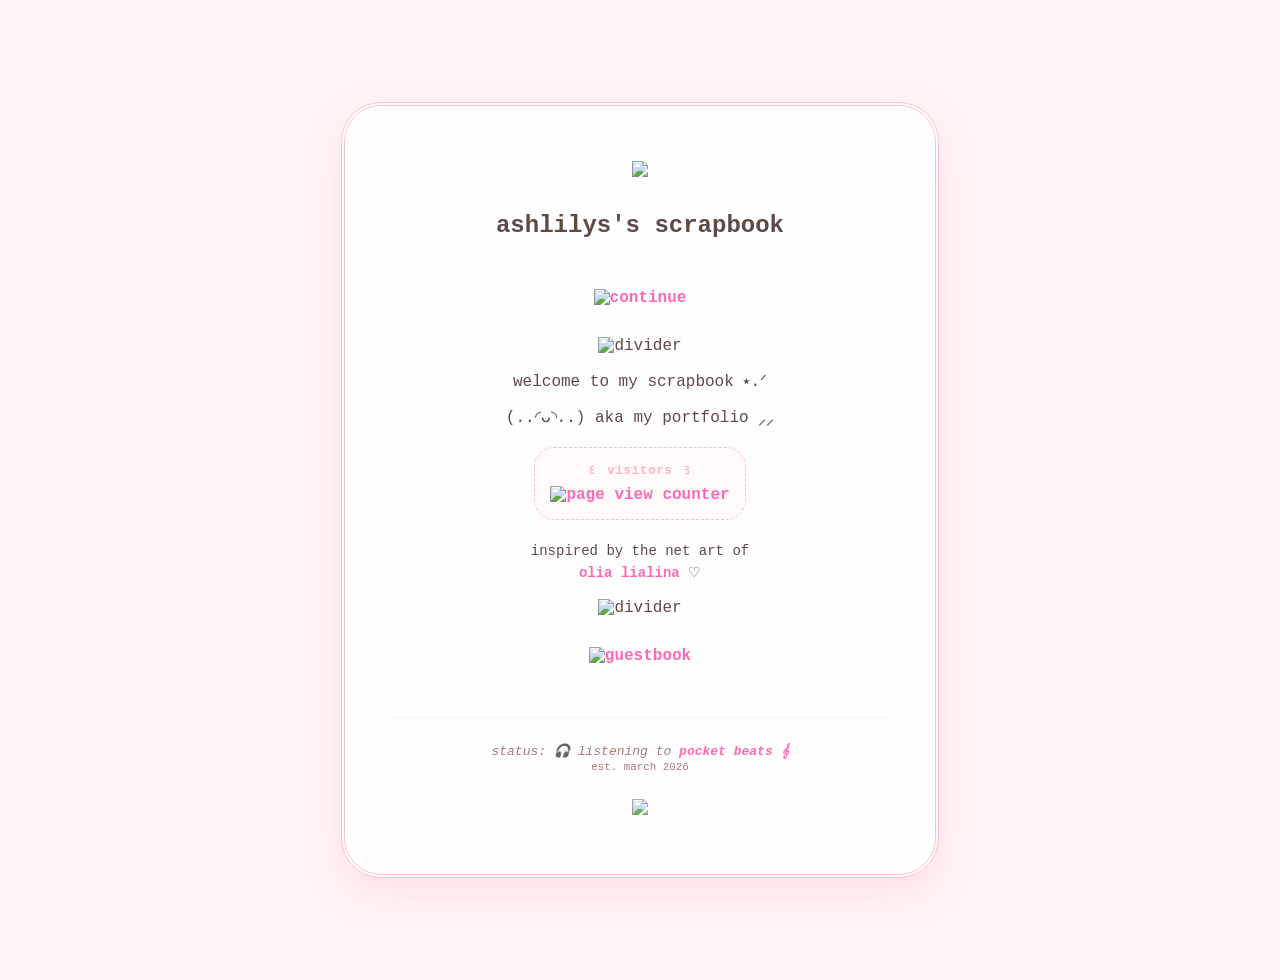
==== index.html @ d51a1a9b "Update index.html" ====
<!DOCTYPE html>
<html>
<head>
    <title>scrapbook - ashlilys</title>
    <link rel="icon" type="image/x-icon" href="a_favicon.png">
    <style>
        /* 1. Strawberry Milk Scrollbar */
        ::-webkit-scrollbar { width: 8px; }
        ::-webkit-scrollbar-track { background: #fff5f6; }
        ::-webkit-scrollbar-thumb { background: #ffc0cb; border-radius: 10px; }
        ::-webkit-scrollbar-thumb:hover { background: #ffb2bf; }

        /* 2. Base Styles */
        body { 
            background-color: #fff5f6;
            color: #5c4a44; 
            font-family: 'Courier New', monospace; 
            display: flex;
            justify-content: center;
            align-items: center;
            min-height: 100vh;
            margin: 0;
            padding: 40px 0;
            animation: fadeIn 1.2s ease-in;
        }

        @keyframes fadeIn { from { opacity: 0; } to { opacity: 1; } }

        /* 3. Stationery Box */
        .content-container {
            background-color: rgba(255, 255, 255, 0.95); 
            padding: 45px;
            border-radius: 40px; 
            width: 85%;
            max-width: 500px;
            text-align: center;
            border: 4px double #ffc0cb; 
            box-shadow: 0px 15px 35px rgba(255, 192, 203, 0.4);
        }

        h1 { 
            letter-spacing: 4px; 
            margin-bottom: 20px; 
            font-size: 1.8rem; 
            color: #ff69b4;
            border-bottom: 1px dashed #ffc0cb; 
            padding-bottom: 10px; 
            display: inline-block; 
        }

        /* 4. Interactive Effects */
        .hover-effect {
            transition: all 0.4s cubic-bezier(0.175, 0.885, 0.32, 1.275);
            margin: 10px;
        }

        .hover-effect:hover {
            transform: scale(1.15) rotate(-3deg); 
            filter: drop-shadow(0px 0px 15px #ffc0cb);
        }

        /* 5. Pink Counter Aura & Label */
        .counter-wrapper {
            background: #fffafa;
            padding: 15px;
            border-radius: 20px;
            border: 1px dashed #ffc0cb;
            margin: 20px auto;
            display: flex;
            flex-direction: column; /* Stack label on top of numbers */
            justify-content: center;
            align-items: center;
            width: fit-content;
            transition: all 0.4s ease-in-out;
        }

        .counter-label {
            font-size: 12px;
            color: #ffb2bf;
            margin-bottom: 8px;
            letter-spacing: 1px;
            font-weight: bold;
        }

        .counter-wrapper:hover {
            transform: scale(1.05);
            box-shadow: 0 0 20px #ffc0cb, 0 0 40px #ffe4e8;
            background: white;
            cursor: help;
        }

        .button-link {
            display: inline-block;
            margin: 12px 6px;
            transition: all 0.3s ease;
        }

        .button-link:hover {
            transform: translateY(-5px);
        }

        a { text-decoration: none; color: #ff69b4; font-weight: bold; }
        a:hover { color: #5c4a44; text-decoration: underline; }

        footer {
            margin-top: 40px;
            padding-top: 25px;
            font-size: 13px;
            color: #a67b7b;
            border-top: 1px solid #fff0f5;
        }
    </style>
</head>
<body>

    <div class="content-container">
        <img src="https://github.com/user-attachments/assets/9a9081e5-61e3-471f-ac28-4ecafcb86f80" 
             width="130" class="hover-effect">

        <h2>ashlilys's scrapbook</h2>

        <br>
        <a href="mainpage.html" class="button-link">
            <img src="https://img.shields.io/badge/continue%20to%20scrapbook%20%E2%86%92-ffc0cb?style=for-the-badge&logoColor=black" alt="continue">
        </a>

        <br><br>
        <img src="http://dl4.glitter-graphics.net/pub/988/988834hh9o6vxkbm.gif" alt="divider">
        
        <p>welcome to my scrapbook ⭑.ᐟ</p>
        <p>(..◜ᴗ◝..) aka my portfolio ⸝⸝</p>

        <div class="counter-wrapper">
            <span class="counter-label">꒰ visitors ꒱</span>
            <a href="https://www.freecounterstat.com" title="page view counter">
                <img src="https://counter1.optistats.ovh/private/freecounterstat.php?c=xzdtte2wb1f9pletu432lxz3j9ad1ku9" border="0" title="page view counter" alt="page view counter">
            </a>
        </div>

        <p style="font-size: 14px; line-height: 1.6;">
            inspired by the net art of <br>
            <a href="https://art.teleportacia.org/" target="_blank">olia lialina</a> ⁠♡
        </p>

        <img src="http://dl4.glitter-graphics.net/pub/988/988834hh9o6vxkbm.gif" alt="divider">
        
        <br><br>

        <a href="https://github.com/ashlilys/scrapbook/issues/new" class="button-link">
            <img src="https://img.shields.io/badge/sign%20the%20guestbook-ffc0cb?style=for-the-badge&logo=github&logoColor=black" alt="guestbook">
        </a>

        <footer>
            <i>status: 🎧 listening to <a href="https://ashlilys.github.io/pocket-beats/">pocket beats 𝄞</a></i><br>
            <small>est. march 2026</small>
            <br><br>
            <img src="https://github.com/user-attachments/assets/8d971e1f-d3fa-49ed-8789-08cad6db3bc8" 
                 width="110" class="hover-effect" style="opacity: 0.9;">
        </footer>
    </div>

</body>
</html>
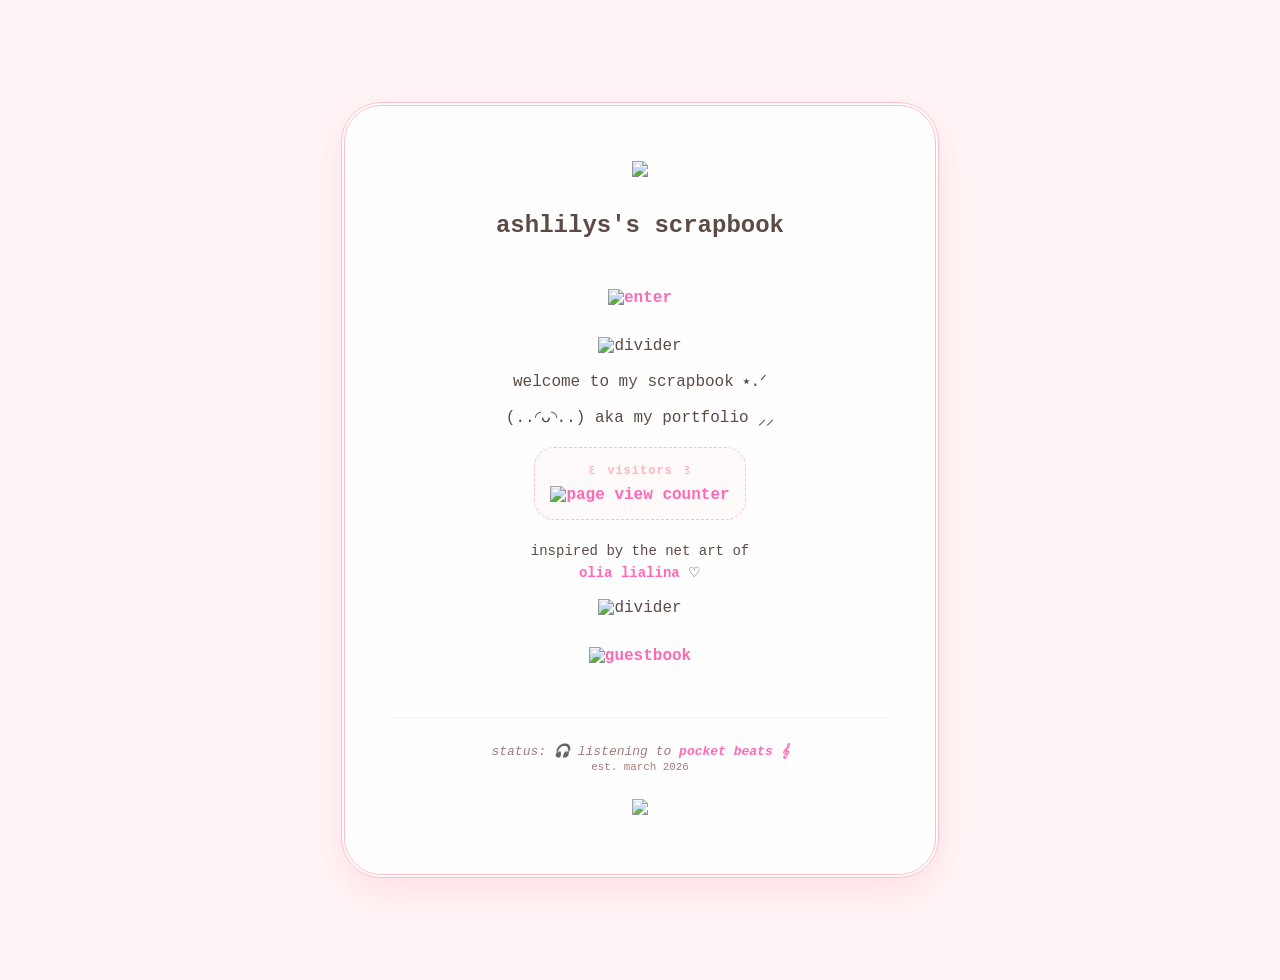
==== commit 3b699b88: "Update index.html" ====
--- a/index.html
+++ b/index.html
@@ -121,7 +121,7 @@
 
         <br>
         <a href="mainpage.html" class="button-link">
-            <img src="https://img.shields.io/badge/continue%20to%20scrapbook%20%E2%86%92-ffc0cb?style=for-the-badge&logoColor=black" alt="continue">
+            <img src="https://img.shields.io/badge/ENTER%20SCRAPBOOK%20%E2%86%92-ffc0cb?style=for-the-badge&logoColor=black" alt="enter">
         </a>
 
         <br><br>
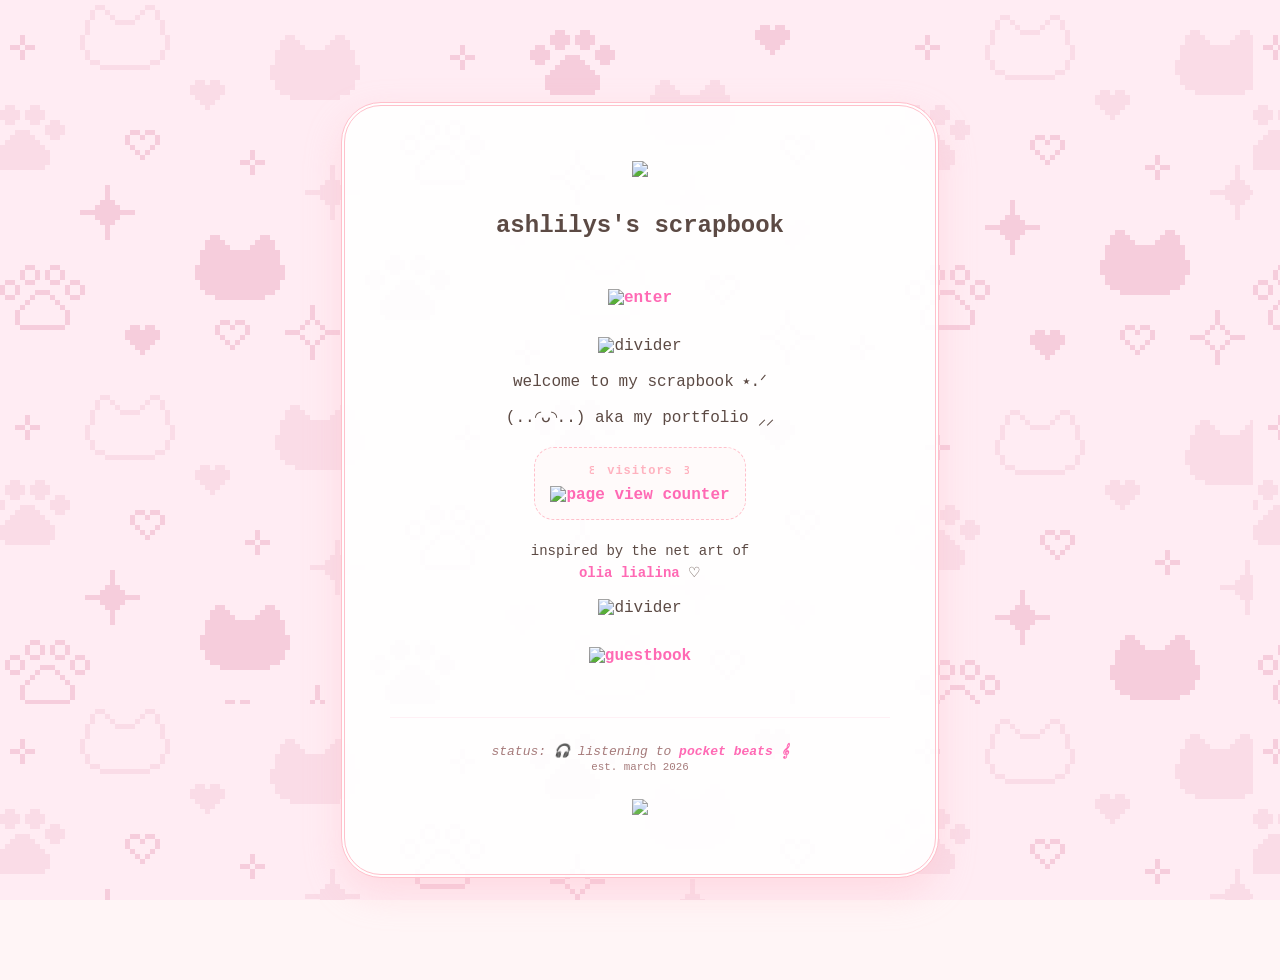
==== commit 7bfa41f3: "Update index.html" ====
--- a/index.html
+++ b/index.html
@@ -12,7 +12,10 @@
 
         /* 2. Base Styles */
         body { 
-            background-color: #fff5f6;
+            background-color: #fff5f6; /* Keeps a fallback color */
+            background-image: url("pinkpaws.gif");
+            background-repeat: repeat; /* This tiles the paws across the screen */
+            background-attachment: fixed; /* Keeps the paws still while you scroll */
             color: #5c4a44; 
             font-family: 'Courier New', monospace; 
             display: flex;
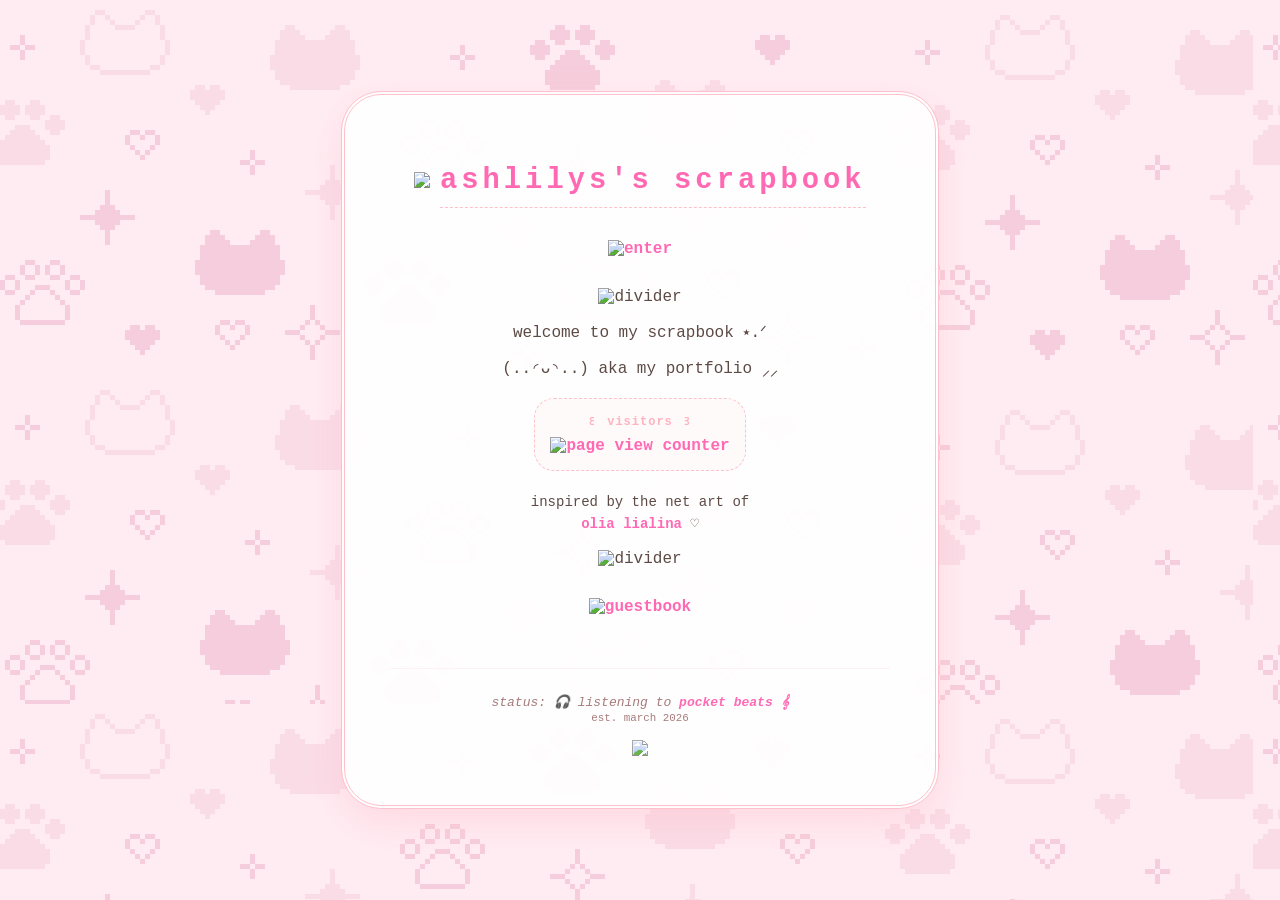
==== commit 59bb0869: "Update index.html" ====
--- a/index.html
+++ b/index.html
@@ -3,114 +3,16 @@
 <head>
     <title>scrapbook - ashlilys</title>
     <link rel="icon" type="image/x-icon" href="a_favicon.png">
+    <link rel="stylesheet" href="style.css">
+
     <style>
-        /* 1. Strawberry Milk Scrollbar */
-        ::-webkit-scrollbar { width: 8px; }
-        ::-webkit-scrollbar-track { background: #fff5f6; }
-        ::-webkit-scrollbar-thumb { background: #ffc0cb; border-radius: 10px; }
-        ::-webkit-scrollbar-thumb:hover { background: #ffb2bf; }
-
-        /* 2. Base Styles */
-        body { 
-            background-color: #fff5f6; /* Keeps a fallback color */
-            background-image: url("pinkpaws.gif");
-            background-repeat: repeat; /* This tiles the paws across the screen */
-            background-attachment: fixed; /* Keeps the paws still while you scroll */
-            color: #5c4a44; 
-            font-family: 'Courier New', monospace; 
+        body {
             display: flex;
             justify-content: center;
             align-items: center;
-            min-height: 100vh;
-            margin: 0;
-            padding: 40px 0;
-            animation: fadeIn 1.2s ease-in;
-        }
-
-        @keyframes fadeIn { from { opacity: 0; } to { opacity: 1; } }
-
-        /* 3. Stationery Box */
-        .content-container {
-            background-color: rgba(255, 255, 255, 0.95); 
-            padding: 45px;
-            border-radius: 40px; 
-            width: 85%;
-            max-width: 500px;
-            text-align: center;
-            border: 4px double #ffc0cb; 
-            box-shadow: 0px 15px 35px rgba(255, 192, 203, 0.4);
-        }
-
-        h1 { 
-            letter-spacing: 4px; 
-            margin-bottom: 20px; 
-            font-size: 1.8rem; 
-            color: #ff69b4;
-            border-bottom: 1px dashed #ffc0cb; 
-            padding-bottom: 10px; 
-            display: inline-block; 
-        }
-
-        /* 4. Interactive Effects */
-        .hover-effect {
-            transition: all 0.4s cubic-bezier(0.175, 0.885, 0.32, 1.275);
-            margin: 10px;
-        }
-
-        .hover-effect:hover {
-            transform: scale(1.15) rotate(-3deg); 
-            filter: drop-shadow(0px 0px 15px #ffc0cb);
-        }
-
-        /* 5. Pink Counter Aura & Label */
-        .counter-wrapper {
-            background: #fffafa;
-            padding: 15px;
-            border-radius: 20px;
-            border: 1px dashed #ffc0cb;
-            margin: 20px auto;
-            display: flex;
-            flex-direction: column; /* Stack label on top of numbers */
-            justify-content: center;
-            align-items: center;
-            width: fit-content;
-            transition: all 0.4s ease-in-out;
-        }
-
-        .counter-label {
-            font-size: 12px;
-            color: #ffb2bf;
-            margin-bottom: 8px;
-            letter-spacing: 1px;
-            font-weight: bold;
-        }
-
-        .counter-wrapper:hover {
-            transform: scale(1.05);
-            box-shadow: 0 0 20px #ffc0cb, 0 0 40px #ffe4e8;
-            background: white;
-            cursor: help;
-        }
-
-        .button-link {
-            display: inline-block;
-            margin: 12px 6px;
-            transition: all 0.3s ease;
-        }
-
-        .button-link:hover {
-            transform: translateY(-5px);
-        }
-
-        a { text-decoration: none; color: #ff69b4; font-weight: bold; }
-        a:hover { color: #5c4a44; text-decoration: underline; }
-
-        footer {
-            margin-top: 40px;
-            padding-top: 25px;
-            font-size: 13px;
-            color: #a67b7b;
-            border-top: 1px solid #fff0f5;
+            height: 100vh; /* Lock the landing page view to one screen */
+            width: 100vw;  /* Ignore the 5000px width just for this page */
+            overflow: hidden; /* Stop people from scrolling away on the landing page */
         }
     </style>
 </head>
--- a/style.css
+++ b/style.css
@@ -0,0 +1,112 @@
+/* 1. Strawberry Milk Scrollbar */
+::-webkit-scrollbar { width: 8px; }
+::-webkit-scrollbar-track { background: #fff5f6; }
+::-webkit-scrollbar-thumb { background: #ffc0cb; border-radius: 10px; }
+::-webkit-scrollbar-thumb:hover { background: #ffb2bf; }
+
+/* 2. Olia Lialina Style: The Giant Canvas */
+body { 
+    background-color: #fff5f6; 
+    background-image: url("pinkpaws.gif");
+    background-repeat: repeat; 
+    background-attachment: scroll; /* Changed from fixed to scroll for infinite feel */
+    width: 5000px; /* Massive width like Olia's */
+    height: 5000px; /* Massive height like Olia's */
+    margin: 0;
+    color: #5c4a44; 
+    font-family: 'Courier New', monospace; 
+    image-rendering: pixelated; /* Keeps paws looking sharp */
+    animation: fadeIn 1.2s ease-in;
+}
+
+/* 3. Stationery Box (The Welcome Card) */
+.content-container {
+    background-color: rgba(255, 255, 255, 0.95); 
+    padding: 45px;
+    border-radius: 40px; 
+    width: 85%;
+    max-width: 500px;
+    text-align: center;
+    border: 4px double #ffc0cb; 
+    box-shadow: 0px 15px 35px rgba(255, 192, 203, 0.4);
+    /* Standard positioning for index.html, 
+       but you'll use position: absolute to center it on mainpage.html */
+}
+
+h1, h2 { 
+    letter-spacing: 4px; 
+    margin-bottom: 20px; 
+    font-size: 1.8rem; 
+    color: #ff69b4;
+    border-bottom: 1px dashed #ffc0cb; 
+    padding-bottom: 10px; 
+    display: inline-block; 
+}
+
+/* 4. Interactive Sticker Effects */
+.sticker, .hover-effect {
+    transition: all 0.4s cubic-bezier(0.175, 0.885, 0.32, 1.275);
+}
+
+.sticker:hover, .hover-effect:hover {
+    transform: scale(1.15) rotate(-3deg); 
+    filter: drop-shadow(0px 0px 15px #ffc0cb);
+    z-index: 1000;
+}
+
+/* 5. Pink Counter Aura */
+.counter-wrapper {
+    background: #fffafa;
+    padding: 15px;
+    border-radius: 20px;
+    border: 1px dashed #ffc0cb;
+    margin: 20px auto;
+    display: flex;
+    flex-direction: column; 
+    justify-content: center;
+    align-items: center;
+    width: fit-content;
+    transition: all 0.4s ease-in-out;
+}
+
+.counter-label {
+    font-size: 12px;
+    color: #ffb2bf;
+    margin-bottom: 8px;
+    letter-spacing: 1px;
+    font-weight: bold;
+}
+
+.counter-wrapper:hover {
+    transform: scale(1.05);
+    box-shadow: 0 0 20px #ffc0cb, 0 0 40px #ffe4e8;
+    background: white;
+}
+
+/* 6. Buttons & Links */
+.button-link {
+    display: inline-block;
+    margin: 12px 6px;
+    transition: all 0.3s ease;
+}
+
+.button-link:hover {
+    transform: translateY(-5px);
+}
+
+a { text-decoration: none; color: #ff69b4; font-weight: bold; }
+a:hover { color: #5c4a44; text-decoration: underline; }
+
+footer {
+    margin-top: 40px;
+    padding-top: 25px;
+    font-size: 13px;
+    color: #a67b7b;
+    border-top: 1px solid #fff0f5;
+}
+
+/* 7. Animations */
+@keyframes fadeIn { 
+    from { opacity: 0; } 
+    to { opacity: 1; } 
+}
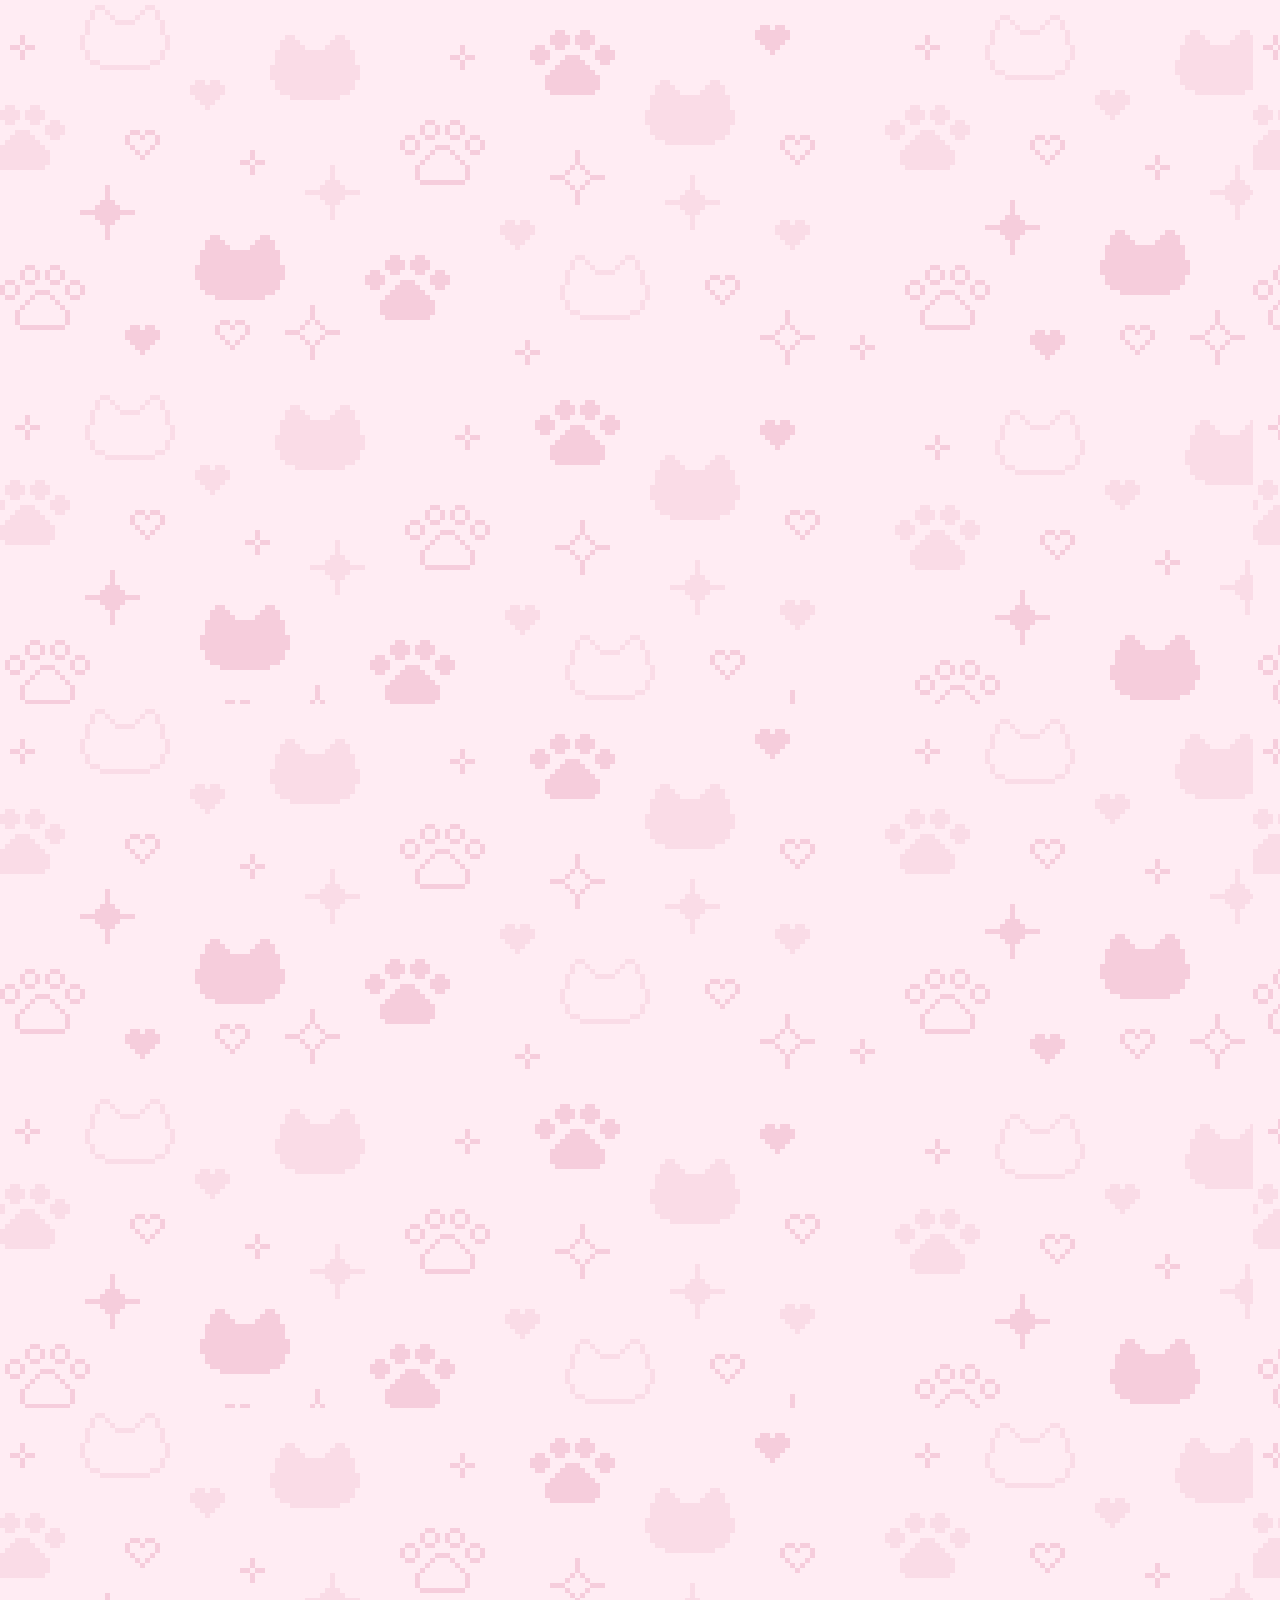
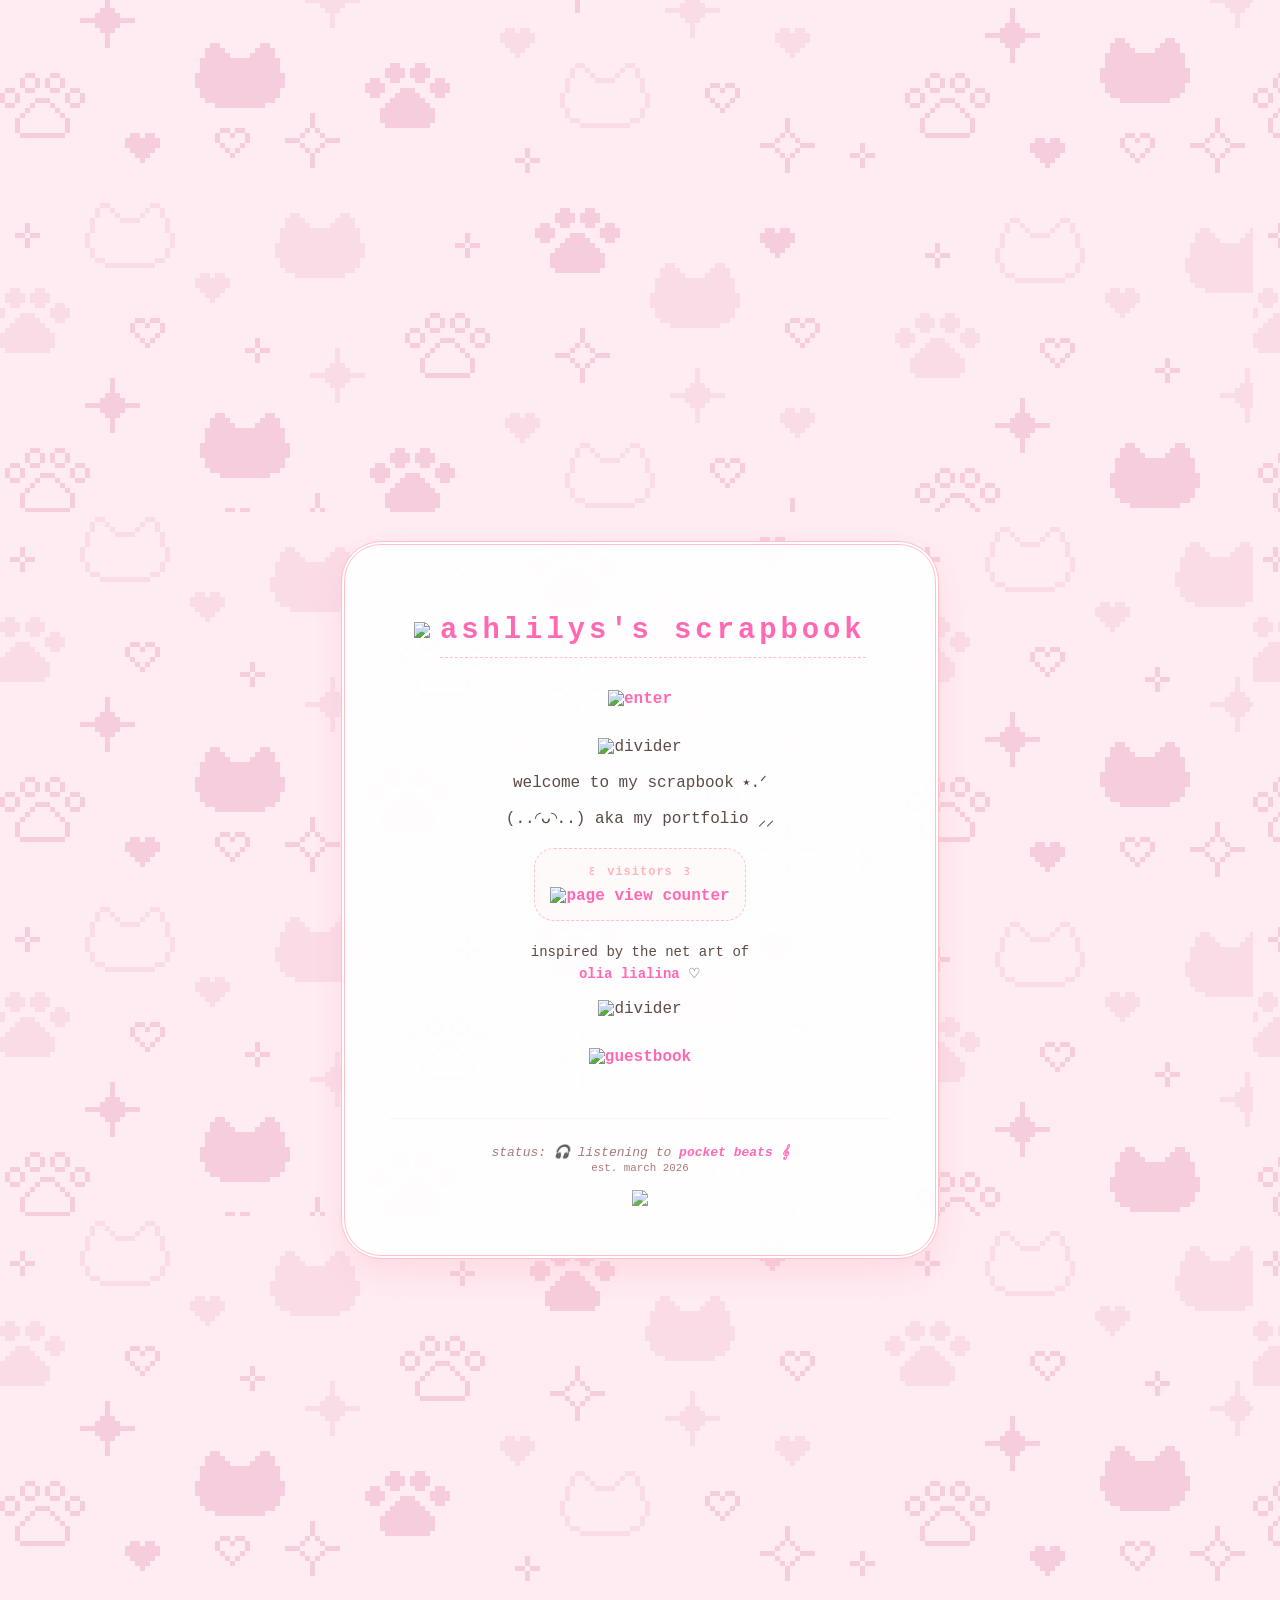
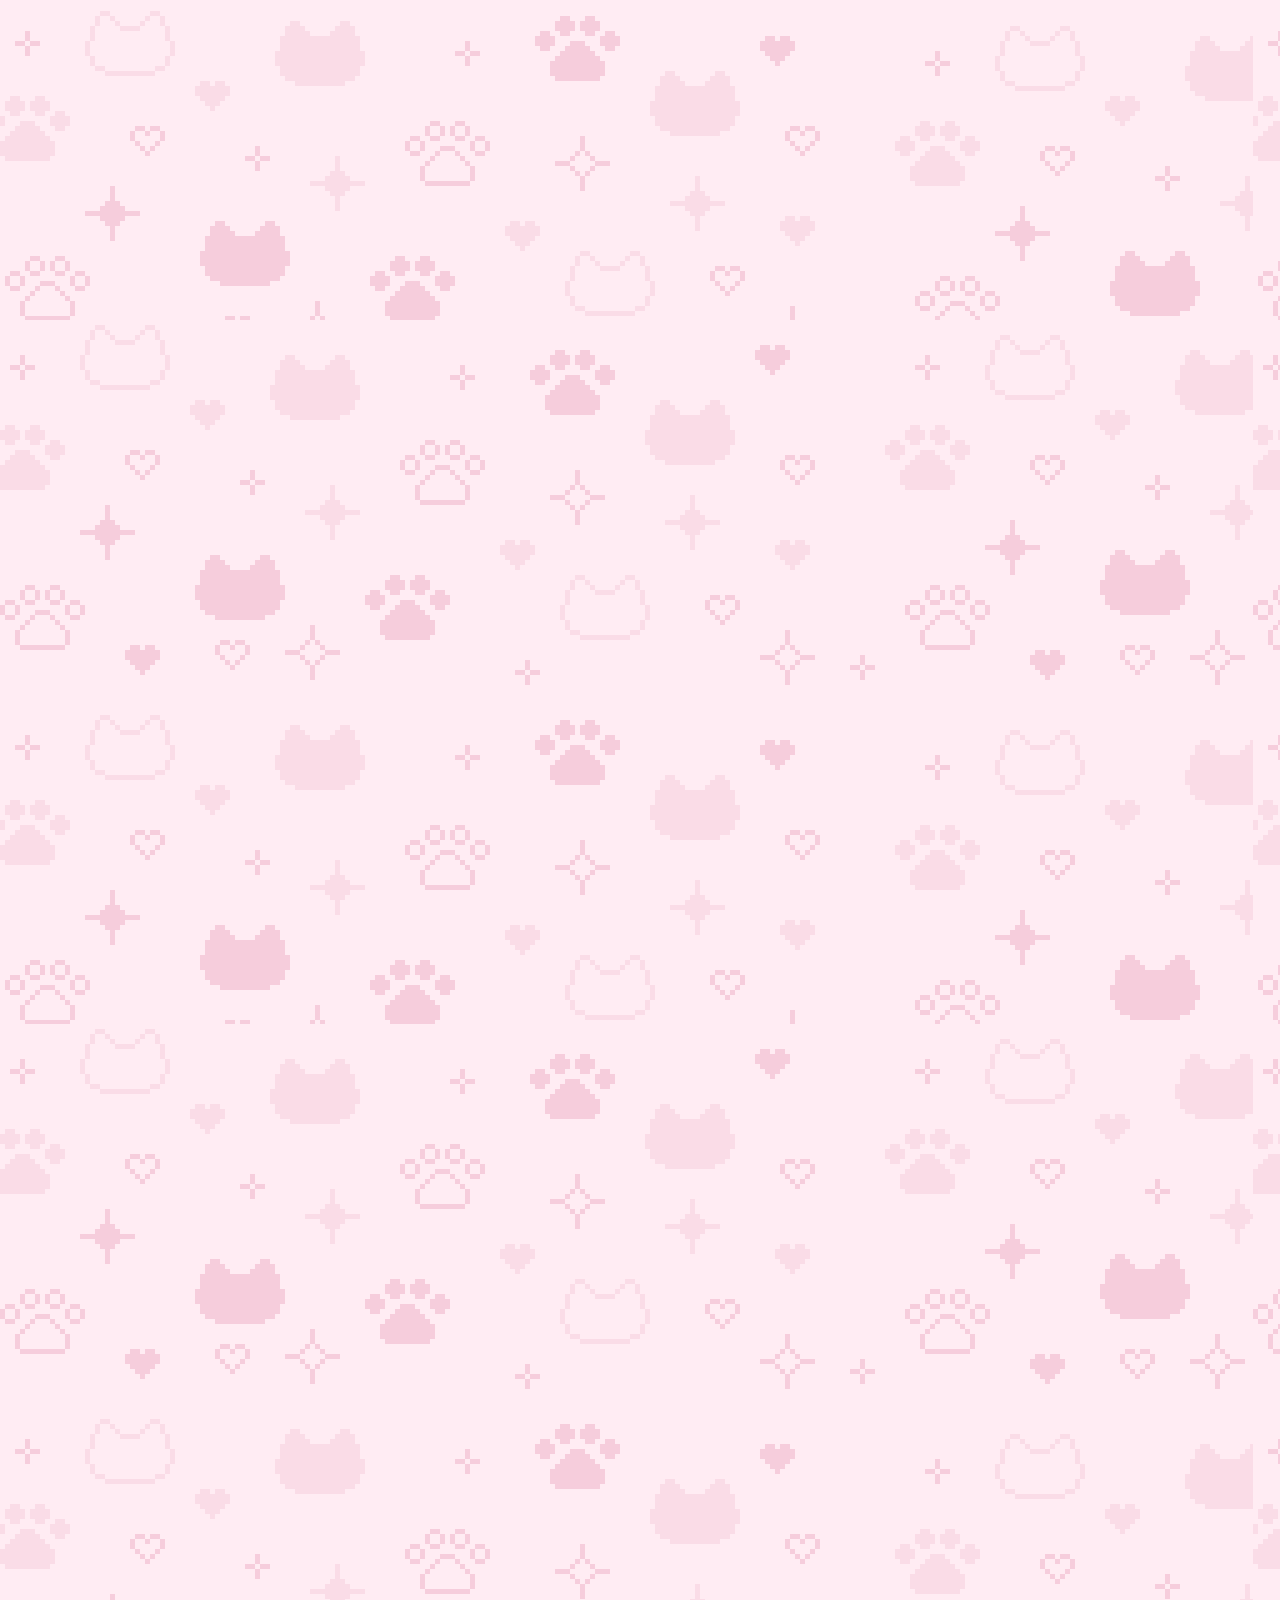
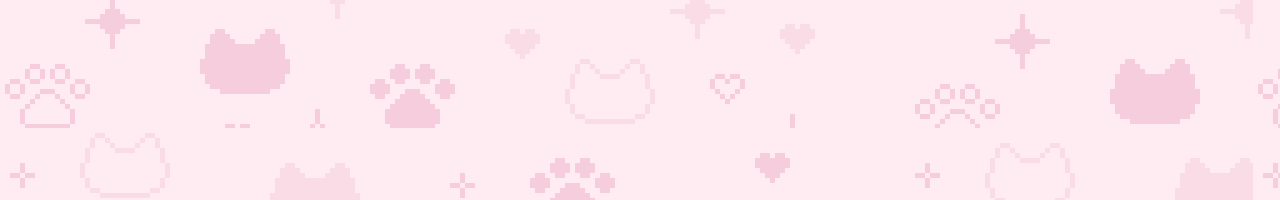
==== commit 6afecdb4: "Update index.html" ====
--- a/index.html
+++ b/index.html
@@ -10,9 +10,20 @@
             display: flex;
             justify-content: center;
             align-items: center;
-            height: 100vh; /* Lock the landing page view to one screen */
-            width: 100vw;  /* Ignore the 5000px width just for this page */
-            overflow: hidden; /* Stop people from scrolling away on the landing page */
+            /* Changed from 'height' to 'min-height' so it can grow if the box is long */
+            min-height: 100vh; 
+            /* 'auto' allows you to scroll if the box is taller than the screen */
+            overflow-y: auto; 
+            /* 'hidden' prevents sideways scrolling into the infinite void */
+            overflow-x: hidden; 
+            margin: 0;
+            /* This ensures the 5000px width from style.css doesn't break the centering */
+            width: 100%; 
+        }
+
+        .content-container {
+            /* Makes sure the box doesn't hit the very top/bottom of the screen */
+            margin: 40px 0; 
         }
     </style>
 </head>
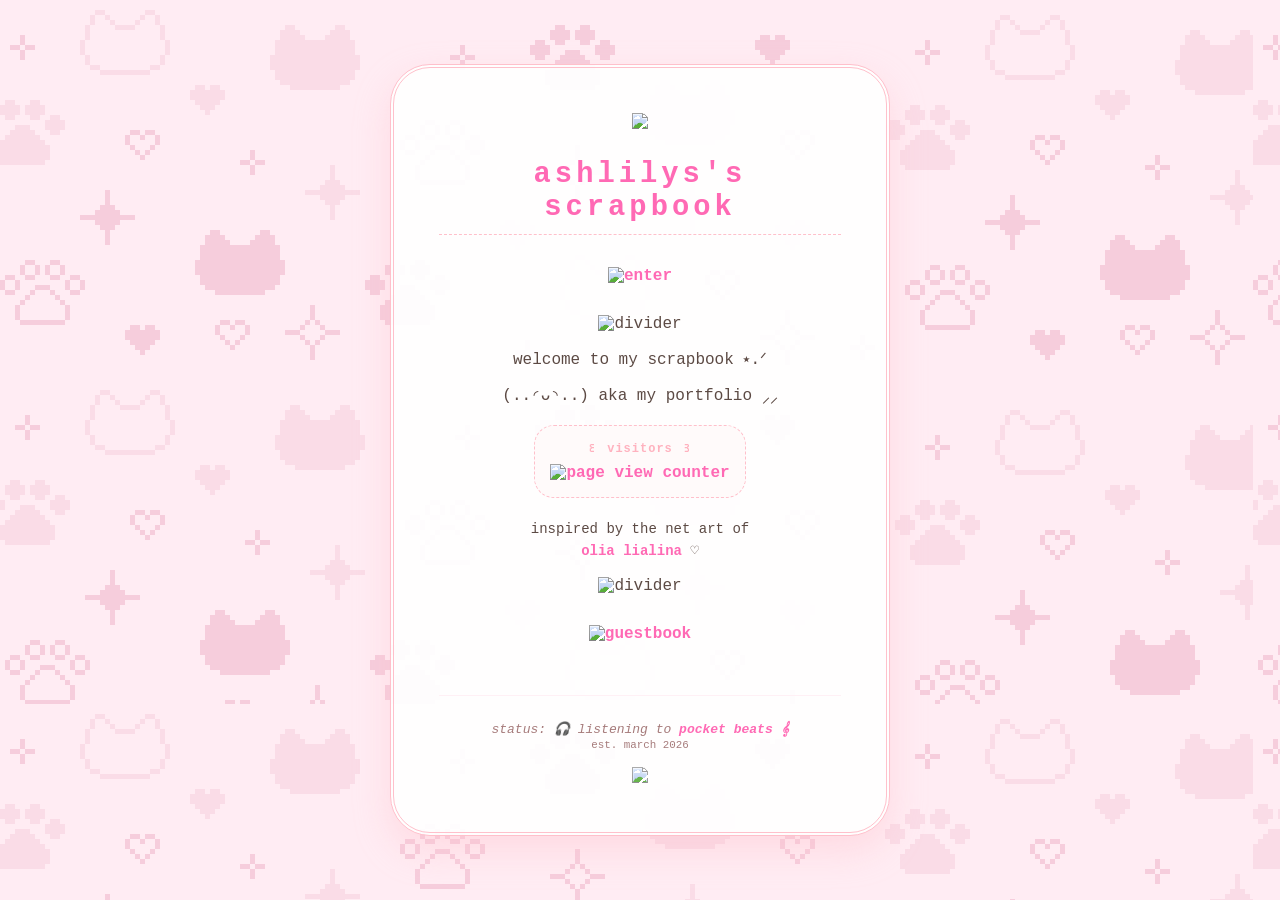
==== commit 822e1bdd: "Update index.html" ====
--- a/index.html
+++ b/index.html
@@ -10,20 +10,19 @@
             display: flex;
             justify-content: center;
             align-items: center;
-            /* Changed from 'height' to 'min-height' so it can grow if the box is long */
-            min-height: 100vh; 
-            /* 'auto' allows you to scroll if the box is taller than the screen */
-            overflow-y: auto; 
-            /* 'hidden' prevents sideways scrolling into the infinite void */
-            overflow-x: hidden; 
+            /* Force the height and width to match the screen only, not the 5000px */
+            height: 100vh; 
+            width: 100vw;
             margin: 0;
-            /* This ensures the 5000px width from style.css doesn't break the centering */
-            width: 100%; 
+            overflow: hidden; /* This keeps the box perfectly snapped to the center */
         }
 
         .content-container {
-            /* Makes sure the box doesn't hit the very top/bottom of the screen */
-            margin: 40px 0; 
+            /* This ensures the box can't grow larger than the screen so gifs stay visible */
+            max-height: 90vh;
+            overflow-y: auto;
+            width: 85%;
+            max-width: 500px;
         }
     </style>
 </head>
--- a/style.css
+++ b/style.css
@@ -9,7 +9,7 @@
     background-color: #fff5f6; 
     background-image: url("pinkpaws.gif");
     background-repeat: repeat; 
-    background-attachment: scroll; /* Changed from fixed to scroll for infinite feel */
+    background-attachment: scroll; 
     width: 5000px; /* Massive width like Olia's */
     height: 5000px; /* Massive height like Olia's */
     margin: 0;
@@ -24,13 +24,13 @@
     background-color: rgba(255, 255, 255, 0.95); 
     padding: 45px;
     border-radius: 40px; 
-    width: 85%;
+    width: 90%;
     max-width: 500px;
     text-align: center;
     border: 4px double #ffc0cb; 
     box-shadow: 0px 15px 35px rgba(255, 192, 203, 0.4);
-    /* Standard positioning for index.html, 
-       but you'll use position: absolute to center it on mainpage.html */
+    box-sizing: border-box; /* Ensures padding doesn't break layout */
+    margin: 0 auto;
 }
 
 h1, h2 { 
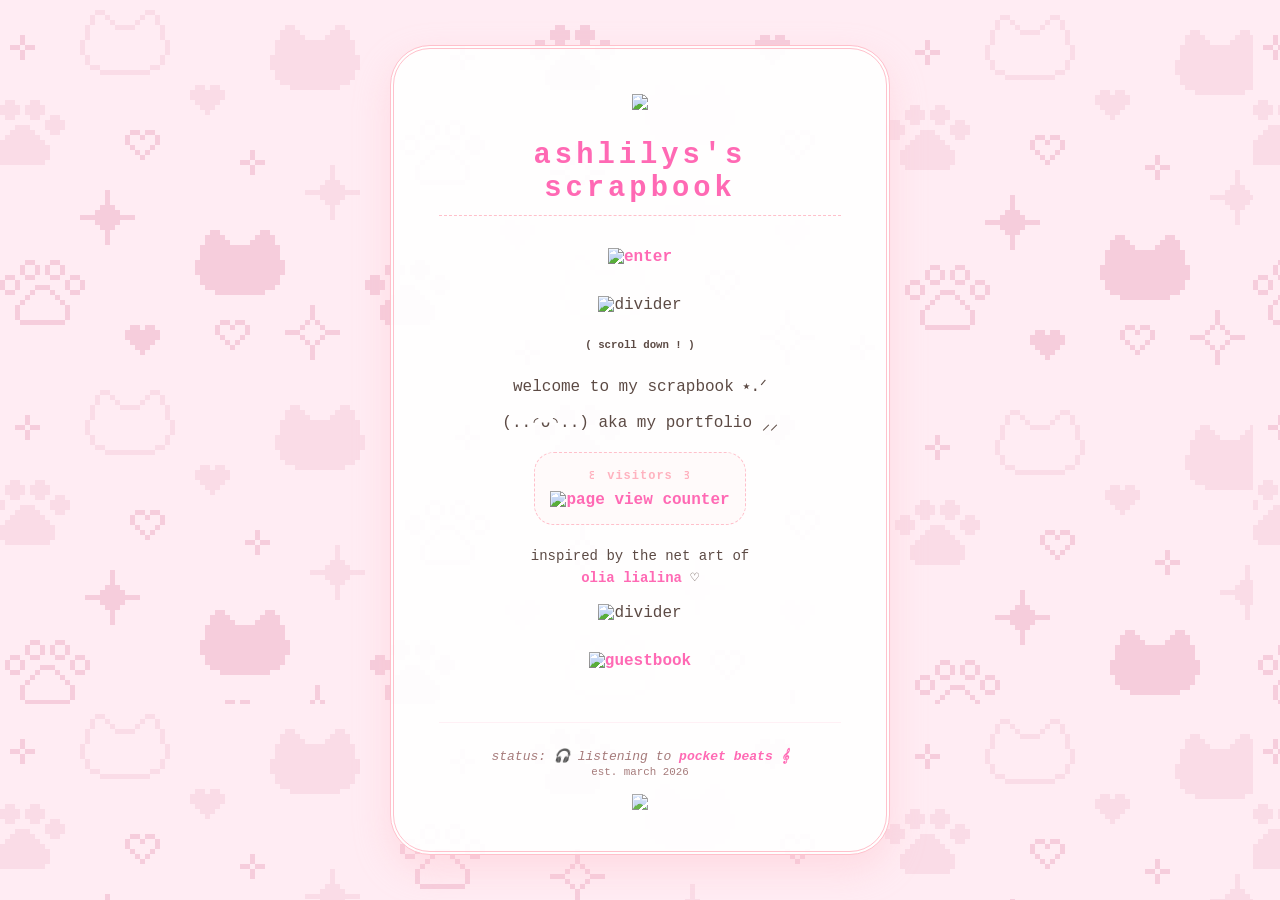
==== commit f5a9ff2a: "Update index.html" ====
--- a/index.html
+++ b/index.html
@@ -42,6 +42,7 @@
         <br><br>
         <img src="http://dl4.glitter-graphics.net/pub/988/988834hh9o6vxkbm.gif" alt="divider">
         
+		<h6>( scroll down ! )</h6>
         <p>welcome to my scrapbook ⭑.ᐟ</p>
         <p>(..◜ᴗ◝..) aka my portfolio ⸝⸝</p>
 
--- a/style.css
+++ b/style.css
@@ -10,12 +10,12 @@
     background-image: url("pinkpaws.gif");
     background-repeat: repeat; 
     background-attachment: scroll; 
-    width: 5000px; /* Massive width like Olia's */
-    height: 5000px; /* Massive height like Olia's */
+    width: 5000px; 
+    height: 5000px; 
     margin: 0;
     color: #5c4a44; 
     font-family: 'Courier New', monospace; 
-    image-rendering: pixelated; /* Keeps paws looking sharp */
+    image-rendering: pixelated; 
     animation: fadeIn 1.2s ease-in;
 }
 
@@ -29,7 +29,7 @@
     text-align: center;
     border: 4px double #ffc0cb; 
     box-shadow: 0px 15px 35px rgba(255, 192, 203, 0.4);
-    box-sizing: border-box; /* Ensures padding doesn't break layout */
+    box-sizing: border-box; 
     margin: 0 auto;
 }
 
@@ -110,3 +110,91 @@
     from { opacity: 0; } 
     to { opacity: 1; } 
 }
+
+/* --- 8. The Floating Notepad (Sidebar) --- */
+.notepad-sidebar {
+    position: fixed; 
+    left: -190px;    
+    top: 50px;
+    width: 230px;
+    height: auto;
+    background: #fffafa;
+    background-image: repeating-linear-gradient(#fffafa, #fffafa 24px, #e1efff 25px);
+    border: 1px solid #ddd;
+    border-left: 8px solid #ffc0cb; 
+    border-right: 1px solid #ffcccc; 
+    padding: 20px 15px 20px 45px; /* Added padding to clear the red line */
+    transition: 0.4s cubic-bezier(0.175, 0.885, 0.32, 1.275);
+    z-index: 10000;
+    font-family: 'Courier New', monospace;
+    /* Combined both shadows here: Outer shadow + Red margin line */
+    box-shadow: 5px 5px 15px rgba(0,0,0,0.1), -30px 0 0 -29px #ff8080 inset; 
+}
+
+.notepad-sidebar:hover {
+    left: 0; 
+}
+
+/* Notebook Cover Styles */
+.notebook-cover {
+    position: absolute;
+    top: 0;
+    left: 0;
+    width: 100%;
+    height: 100%;
+    background-image: url("notebookcover.jpg");
+    background-size: cover;
+    background-position: center;
+    transition: opacity 0.5s ease-in-out;
+    z-index: 10001; 
+    pointer-events: none; /* Allows hover to reach the notepad behind it */
+    opacity: 1;
+}
+
+/* Hide cover when hovered */
+.notepad-sidebar:hover .notebook-cover {
+    opacity: 0;
+}
+
+.notepad-sidebar h3 {
+    margin: 0 0 15px 0;
+    color: #ff69b4;
+    font-size: 16px;
+    text-transform: uppercase;
+}
+
+.notepad-link {
+    display: block;
+    padding: 5px 0;
+    cursor: pointer;
+    font-size: 13px;
+    color: #5c4a44;
+    font-weight: bold;
+}
+
+.notepad-link:hover {
+    color: #ff69b4;
+    text-decoration: underline;
+}
+
+/* --- 9. Project "Polaroid" Style --- */
+.project-sticker {
+    position: absolute; 
+    background: white;
+    padding: 10px 10px 30px 10px; 
+    border: 1px solid #ddd;
+    box-shadow: 8px 8px 0px rgba(255, 192, 203, 0.3);
+    text-align: center;
+    transition: 0.3s;
+}
+
+.project-sticker img {
+    width: 200px;
+    height: auto;
+    display: block;
+}
+
+.project-sticker:hover {
+    transform: scale(1.05) rotate(2deg);
+    z-index: 500;
+}
